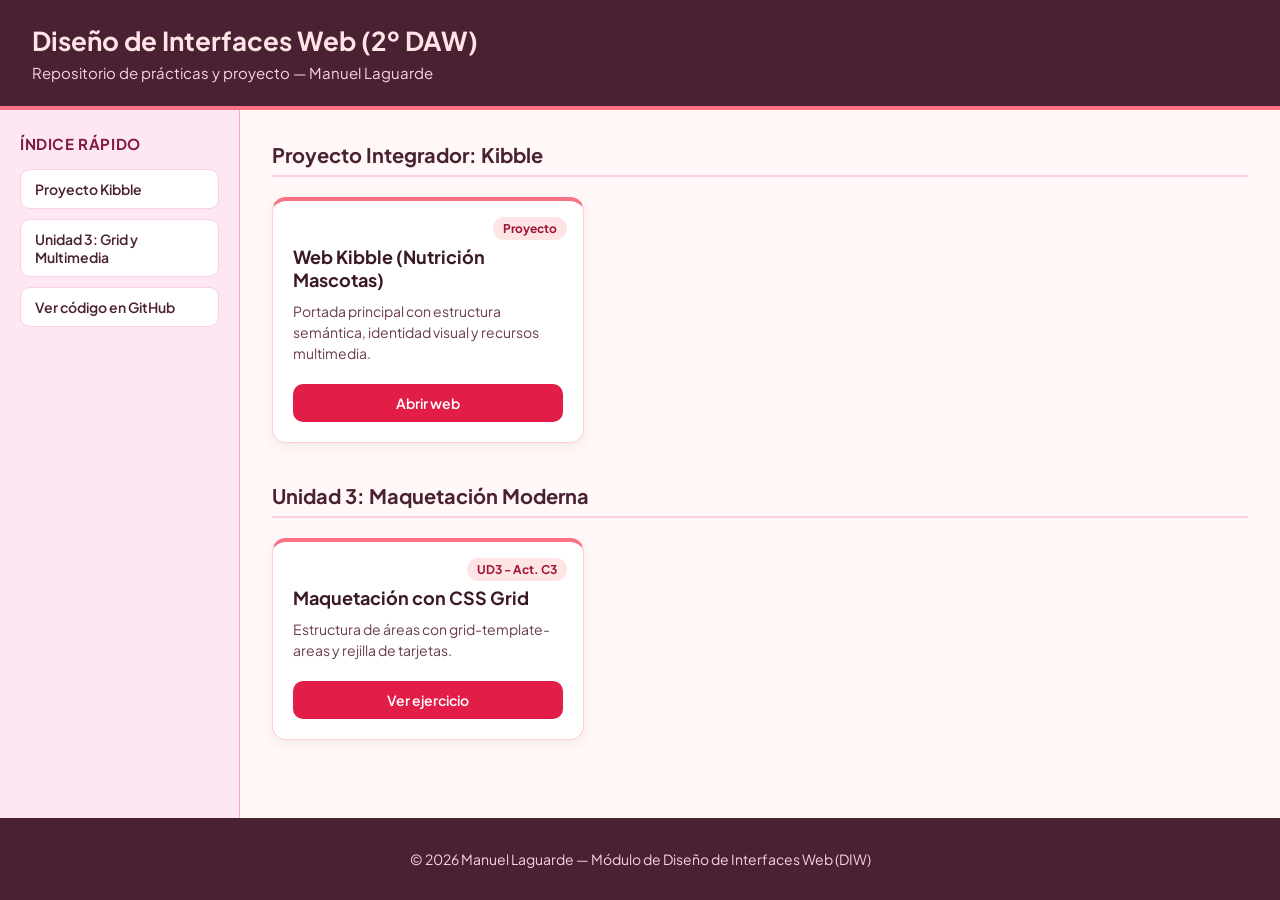
==== index.html @ 7e7ce3b3 "Añado página de inicio de la asignatura (Actividad C7)" ====
<!DOCTYPE html>
<html lang="es">
<head>
  <meta charset="UTF-8">
  <meta name="viewport" content="width=device-width, initial-scale=1.0">
  <title>DIW - Repositorio de Actividades | Manuel</title>
  <link rel="stylesheet" href="estilos.css">
</head>
<body>

  <header class="cabecera">
    <h1>Diseño de Interfaces Web (2º DAW)</h1>
    <p>Repositorio de prácticas y proyecto — Manuel Laguarde</p>
  </header>

  <aside class="lateral">
    <h2>Índice rápido</h2>
    <nav>
      <ul>
        <li><a href="#proyecto">Proyecto Kibble</a></li>
        <li><a href="#ud3">Unidad 3: Grid y Multimedia</a></li>
        <li><a href="https://github.com/manulaguarde/Dise-o-de-Interfaces" target="_blank">Ver código en GitHub</a></li>
      </ul>
    </nav>
  </aside>

  <main class="contenido">
    
    <!-- Sección Proyecto Principal -->
    <section id="proyecto" class="bloque-unidad">
      <h2>Proyecto Integrador: Kibble</h2>
      <div class="contenedor-tarjetas">
        <article class="tarjeta-actividad">
          <span class="etiqueta">Proyecto</span>
          <h3>Web Kibble (Nutrición Mascotas)</h3>
          <p>Portada principal con estructura semántica, identidad visual y recursos multimedia.</p>
          <a href="Proyecto_Kibble/index.html" class="btn-ver">Abrir web</a>
        </article>
      </div>
    </section>

    <!-- Sección Unidad 3 -->
    <section id="ud3" class="bloque-unidad">
      <h2>Unidad 3: Maquetación Moderna</h2>
      <div class="contenedor-tarjetas">
        <article class="tarjeta-actividad">
          <span class="etiqueta">UD3 - Act. C3</span>
          <h3>Maquetación con CSS Grid</h3>
          <p>Estructura de áreas con grid-template-areas y rejilla de tarjetas.</p>
          <a href="UD3/Actividad_C3_grid/index.html" class="btn-ver">Ver ejercicio</a>
        </article>

        <!-- Ejemplo de tarjeta preparada para cuando subas la C6
        <article class="tarjeta-actividad proximamente">
          <span class="etiqueta">Próximamente</span>
          <h3>Nuevas actividades</h3>
          <p>Espacio reservado para los próximos ejercicios de la asignatura.</p>
        </article>-->
      </div>
    </section>

  </main>

  <footer class="pie">
    <p>© 2026 Manuel Laguarde — Módulo de Diseño de Interfaces Web (DIW)</p>
  </footer>

</body>
</html>
---- estilos.css ----
@import url('https://fonts.googleapis.com/css2?family=Plus+Jakarta+Sans:wght@400;600;700&display=swap');

*, *::before, *::after {
  box-sizing: border-box;
}

body {
  margin: 0;
  font-family: 'Plus Jakarta Sans', sans-serif;
  background-color: #FFF8F6;
  color: #3B1826;
  min-height: 100vh;

  /* Maquetación Grid por áreas */
  display: grid;
  grid-template-columns: 240px 1fr;
  grid-template-rows: auto 1fr auto;
  grid-template-areas:
    "cabecera cabecera"
    "lateral  contenido"
    "pie      pie";
}

/* 1. ÁREA CABECERA */
.cabecera {
  grid-area: cabecera;
  background-color: #4A2033;
  color: #FFFFFF;
  padding: 24px 32px;
  border-bottom: 4px solid #FB7185;
}

.cabecera h1 {
  color: #FFE4E6;
  margin: 0 0 6px 0;
  font-size: 26px;
}

.cabecera p {
  margin: 0;
  font-size: 15px;
  color: #FBCFE8;
}

/* 2. ÁREA MENÚ LATERAL */
.lateral {
  grid-area: lateral;
  background-color: #FCE7F3;
  padding: 24px 20px;
  border-right: 1px solid #F9A8D4;
}

.lateral h2 {
  font-size: 15px;
  text-transform: uppercase;
  letter-spacing: 0.6px;
  margin-top: 0;
  margin-bottom: 16px;
  color: #831843;
}

.lateral ul {
  list-style: none;
  padding: 0;
  margin: 0;
}

.lateral li {
  margin-bottom: 10px;
}

.lateral a {
  text-decoration: none;
  color: #4A2033;
  font-weight: 600;
  font-size: 14px;
  display: block;
  padding: 10px 14px;
  border-radius: 10px;
  background-color: #FFFFFF;
  border: 1px solid #FBCFE8;
}

.lateral a:hover {
  background-color: #F43F5E;
  color: #FFFFFF;
  border-color: #F43F5E;
}

/* 3. ÁREA CONTENIDO PRINCIPAL */
.contenido {
  grid-area: contenido;
  padding: 32px;
}

.bloque-unidad {
  margin-bottom: 40px;
}

.bloque-unidad h2 {
  font-size: 20px;
  color: #4A2033;
  border-bottom: 2px solid #FBCFE8;
  padding-bottom: 8px;
  margin-top: 0;
  margin-bottom: 20px;
}

.contenedor-tarjetas {
  display: grid;
  grid-template-columns: repeat(auto-fill, minmax(260px, 1fr));
  gap: 20px;
}

.tarjeta-actividad {
  background-color: #FFFFFF;
  border: 1px solid #FECDD3;
  border-top: 4px solid #FB7185;
  border-radius: 14px;
  padding: 20px;
  position: relative;
  display: flex;
  flex-direction: column;
  justify-content: space-between;
  box-shadow: 0 4px 12px rgba(74, 32, 51, 0.06);
}

.etiqueta {
  position: absolute;
  top: 16px;
  right: 16px;
  background-color: #FFE4E6;
  color: #9F1239;
  font-size: 12px;
  font-weight: 700;
  padding: 4px 10px;
  border-radius: 12px;
}

.tarjeta-actividad h3 {
  margin: 24px 0 10px 0;
  font-size: 18px;
  color: #3B1826;
}

.tarjeta-actividad p {
  font-size: 14px;
  line-height: 1.5;
  margin: 0 0 20px 0;
  color: #6B3B4E;
}

.btn-ver {
  display: inline-block;
  text-align: center;
  background-color: #E11D48;
  color: #FFFFFF;
  text-decoration: none;
  font-weight: 600;
  font-size: 14px;
  padding: 10px 16px;
  border-radius: 10px;
}

.btn-ver:hover {
  background-color: #BE123C;
}

.proximamente {
  border-top-color: #F9A8D4;
  border-style: dashed;
  background-color: #FFF1F2;
  opacity: 0.8;
}

.proximamente .etiqueta {
  background-color: #FCE7F3;
  color: #831843;
}

/* 4. ÁREA PIE DE PÁGINA */
.pie {
  grid-area: pie;
  background-color: #4A2033;
  color: #FBCFE8;
  text-align: center;
  padding: 18px;
  font-size: 14px;
}

/* Adaptación para pantallas estrechas */
@media (max-width: 768px) {
  body {
    grid-template-columns: 1fr;
    grid-template-areas:
      "cabecera"
      "lateral"
      "contenido"
      "pie";
  }
}
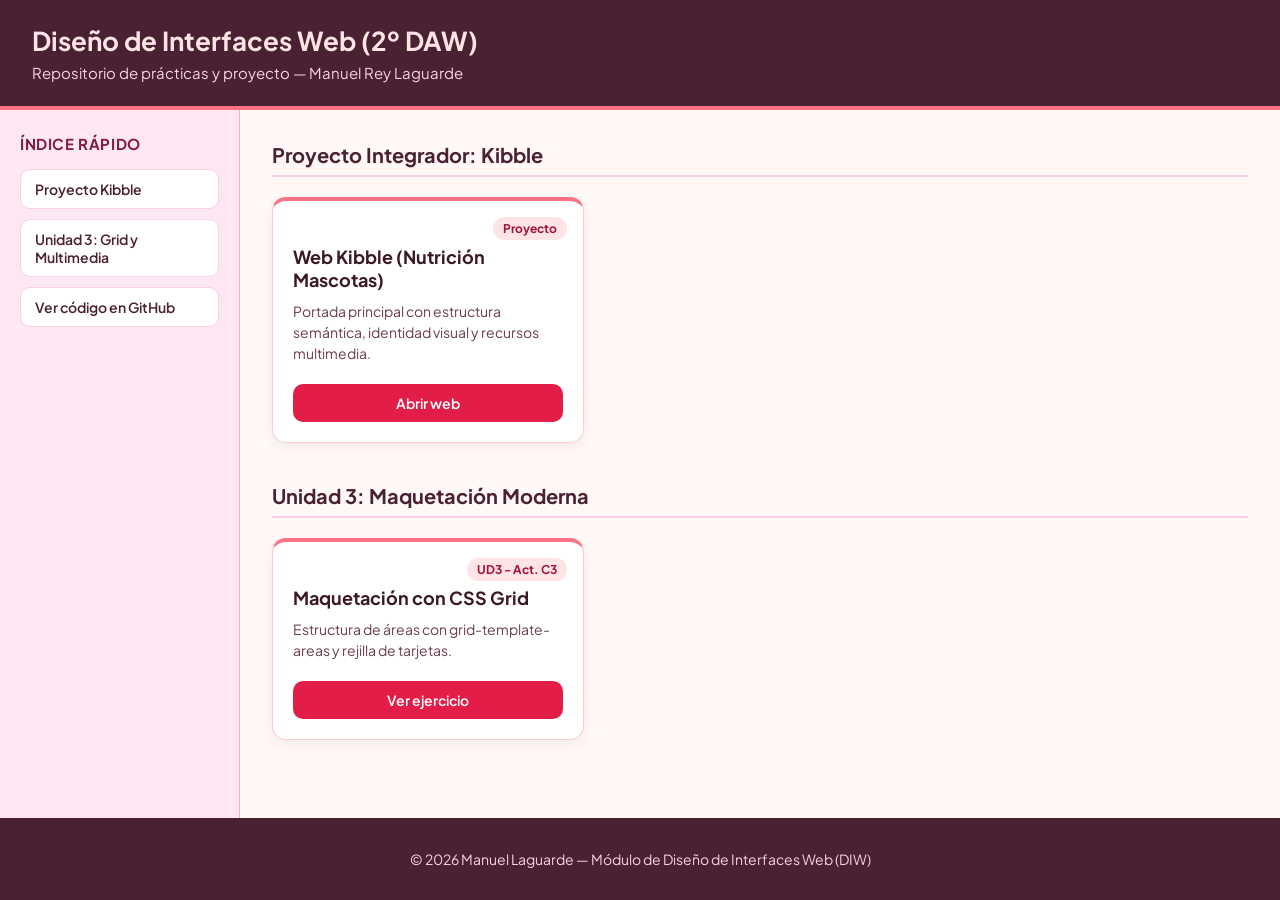
==== commit eebfdc7e: "Añado página de inicio de la asignatura (Actividad C7)" ====
--- a/index.html
+++ b/index.html
@@ -10,7 +10,7 @@
 
   <header class="cabecera">
     <h1>Diseño de Interfaces Web (2º DAW)</h1>
-    <p>Repositorio de prácticas y proyecto — Manuel Laguarde</p>
+    <p>Repositorio de prácticas y proyecto — Manuel Rey Laguarde</p>
   </header>
 
   <aside class="lateral">
@@ -50,7 +50,7 @@
           <a href="UD3/Actividad_C3_grid/index.html" class="btn-ver">Ver ejercicio</a>
         </article>
 
-        <!-- Ejemplo de tarjeta preparada para cuando subas la C6
+        <!-- Ejemplo de tarjeta preparada
         <article class="tarjeta-actividad proximamente">
           <span class="etiqueta">Próximamente</span>
           <h3>Nuevas actividades</h3>
--- a/estilos.css
+++ b/estilos.css
@@ -11,7 +11,7 @@
   color: #3B1826;
   min-height: 100vh;
 
-  /* Maquetación Grid por áreas */
+
   display: grid;
   grid-template-columns: 240px 1fr;
   grid-template-rows: auto 1fr auto;
@@ -21,7 +21,7 @@
     "pie      pie";
 }
 
-/* 1. ÁREA CABECERA */
+/* ÁREA CABECERA */
 .cabecera {
   grid-area: cabecera;
   background-color: #4A2033;
@@ -42,7 +42,7 @@
   color: #FBCFE8;
 }
 
-/* 2. ÁREA MENÚ LATERAL */
+/* ÁREA MENÚ LATERAL */
 .lateral {
   grid-area: lateral;
   background-color: #FCE7F3;
@@ -87,7 +87,7 @@
   border-color: #F43F5E;
 }
 
-/* 3. ÁREA CONTENIDO PRINCIPAL */
+/* ÁREA CONTENIDO PRINCIPAL */
 .contenido {
   grid-area: contenido;
   padding: 32px;
@@ -178,7 +178,7 @@
   color: #831843;
 }
 
-/* 4. ÁREA PIE DE PÁGINA */
+/* ÁREA PIE DE PÁGINA */
 .pie {
   grid-area: pie;
   background-color: #4A2033;
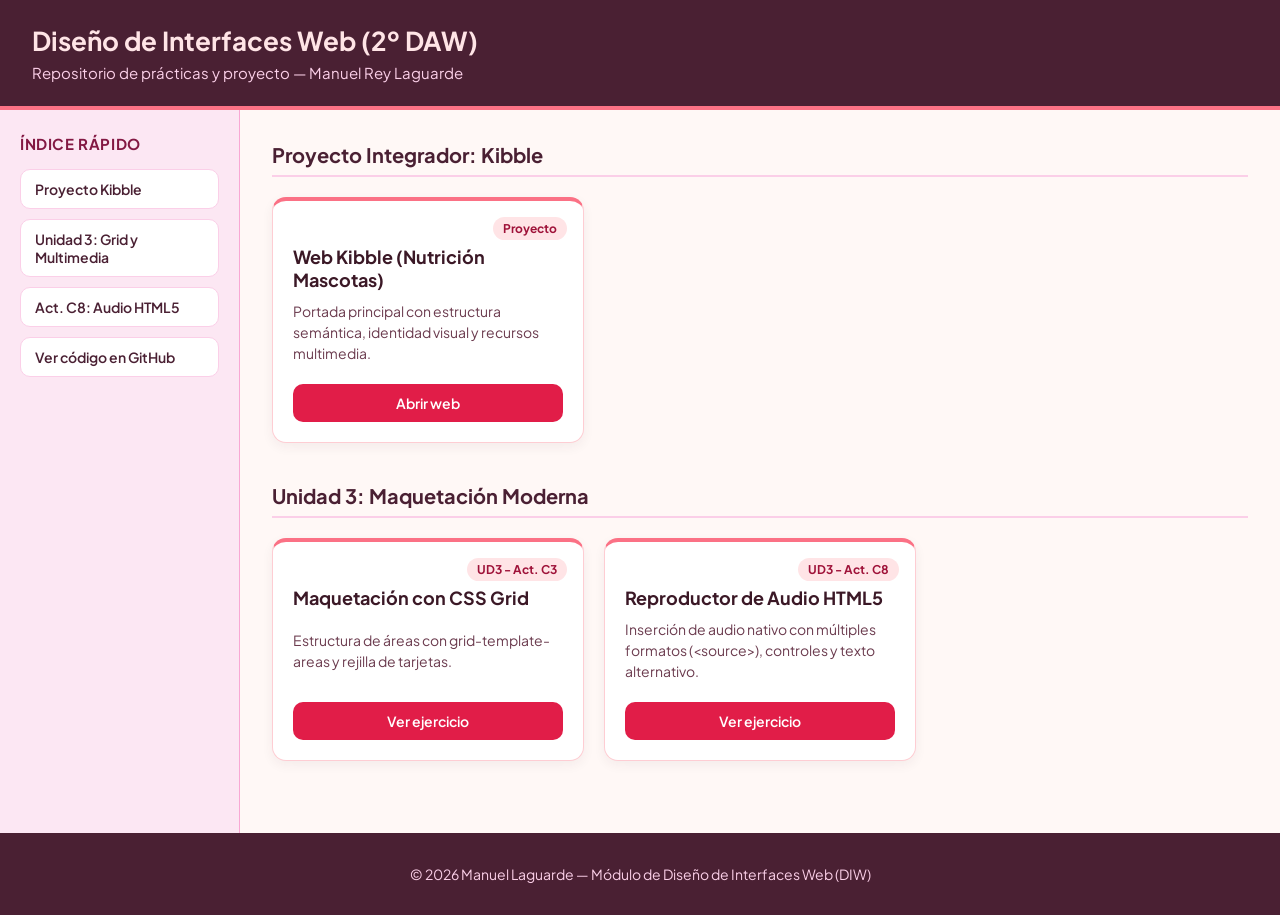
==== commit d8f5e3a3: "agrego tarjeta de actividad C8 (audio)" ====
--- a/index.html
+++ b/index.html
@@ -1,11 +1,13 @@
 <!DOCTYPE html>
 <html lang="es">
+
 <head>
   <meta charset="UTF-8">
   <meta name="viewport" content="width=device-width, initial-scale=1.0">
   <title>DIW - Repositorio de Actividades | Manuel</title>
   <link rel="stylesheet" href="estilos.css">
 </head>
+
 <body>
 
   <header class="cabecera">
@@ -19,13 +21,15 @@
       <ul>
         <li><a href="#proyecto">Proyecto Kibble</a></li>
         <li><a href="#ud3">Unidad 3: Grid y Multimedia</a></li>
+        <li><a href="UD3/Actividad_C8_audio/index.html">Act. C8: Audio HTML5</a></li>
         <li><a href="https://github.com/manulaguarde/Dise-o-de-Interfaces" target="_blank">Ver código en GitHub</a></li>
+        
       </ul>
     </nav>
   </aside>
 
   <main class="contenido">
-    
+
     <!-- Sección Proyecto Principal -->
     <section id="proyecto" class="bloque-unidad">
       <h2>Proyecto Integrador: Kibble</h2>
@@ -50,12 +54,12 @@
           <a href="UD3/Actividad_C3_grid/index.html" class="btn-ver">Ver ejercicio</a>
         </article>
 
-        <!-- Ejemplo de tarjeta preparada
-        <article class="tarjeta-actividad proximamente">
-          <span class="etiqueta">Próximamente</span>
-          <h3>Nuevas actividades</h3>
-          <p>Espacio reservado para los próximos ejercicios de la asignatura.</p>
-        </article>-->
+        <article class="tarjeta-actividad">
+          <span class="etiqueta">UD3 - Act. C8</span>
+          <h3>Reproductor de Audio HTML5</h3>
+          <p>Inserción de audio nativo con múltiples formatos (&lt;source&gt;), controles y texto alternativo.</p>
+          <a href="UD3/Actividad_C8_audio/index.html" class="btn-ver">Ver ejercicio</a>
+        </article>
       </div>
     </section>
 
@@ -66,4 +70,5 @@
   </footer>
 
 </body>
+
 </html>
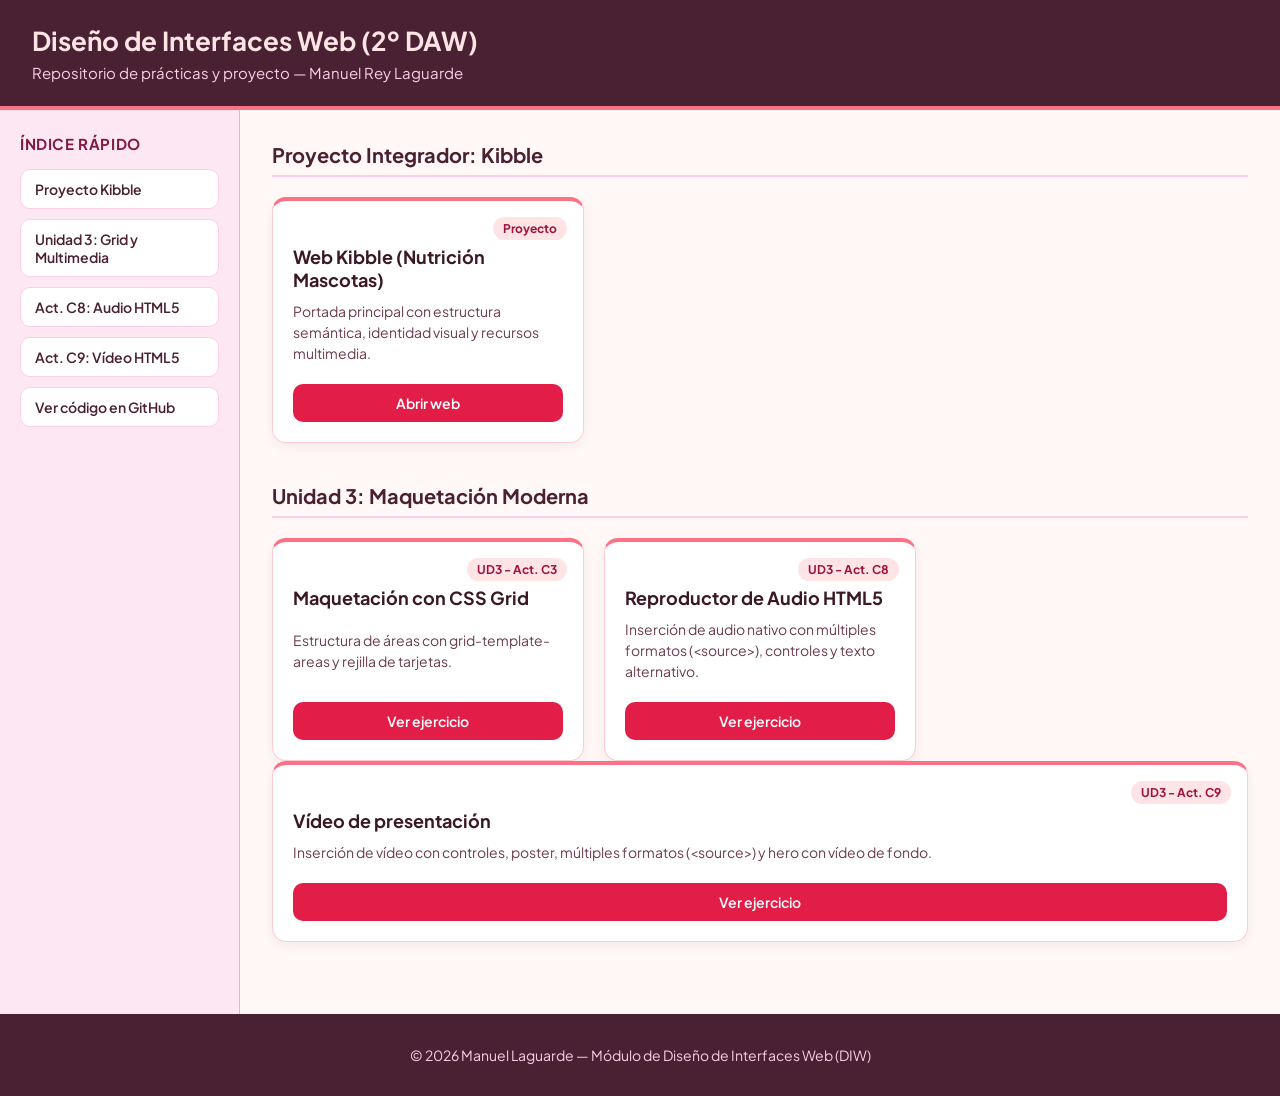
==== commit 7c722861: "Actualizo página principal del repositorio" ====
--- a/index.html
+++ b/index.html
@@ -22,8 +22,9 @@
         <li><a href="#proyecto">Proyecto Kibble</a></li>
         <li><a href="#ud3">Unidad 3: Grid y Multimedia</a></li>
         <li><a href="UD3/Actividad_C8_audio/index.html">Act. C8: Audio HTML5</a></li>
+        <li><a href="UD3/Actividad_C9_video/index.html">Act. C9: Vídeo HTML5</a></li>
         <li><a href="https://github.com/manulaguarde/Dise-o-de-Interfaces" target="_blank">Ver código en GitHub</a></li>
-        
+
       </ul>
     </nav>
   </aside>
@@ -61,6 +62,13 @@
           <a href="UD3/Actividad_C8_audio/index.html" class="btn-ver">Ver ejercicio</a>
         </article>
       </div>
+
+      <article class="tarjeta-actividad">
+        <span class="etiqueta">UD3 - Act. C9</span>
+        <h3>Vídeo de presentación</h3>
+        <p>Inserción de vídeo con controles, poster, múltiples formatos (&lt;source&gt;) y hero con vídeo de fondo.</p>
+        <a href="UD3/Actividad_C9_video/index.html" class="btn-ver">Ver ejercicio</a>
+      </article>
     </section>
 
   </main>
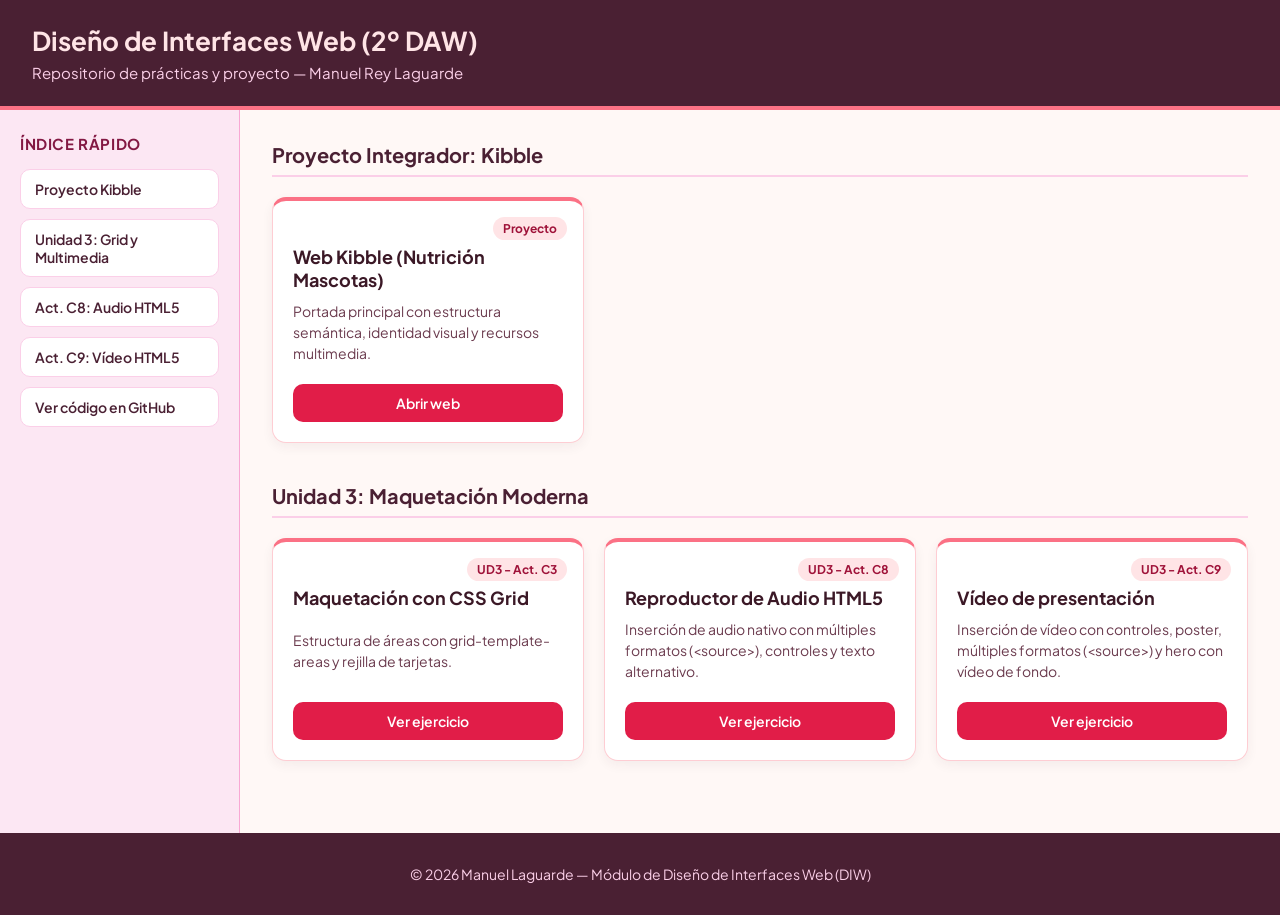
==== commit fd0556cb: "Actualizo página principal del repositorio" ====
--- a/index.html
+++ b/index.html
@@ -61,14 +61,16 @@
           <p>Inserción de audio nativo con múltiples formatos (&lt;source&gt;), controles y texto alternativo.</p>
           <a href="UD3/Actividad_C8_audio/index.html" class="btn-ver">Ver ejercicio</a>
         </article>
+
+
+        <article class="tarjeta-actividad">
+          <span class="etiqueta">UD3 - Act. C9</span>
+          <h3>Vídeo de presentación</h3>
+          <p>Inserción de vídeo con controles, poster, múltiples formatos (&lt;source&gt;) y hero con vídeo de fondo.
+          </p>
+          <a href="UD3/Actividad_C9_video/index.html" class="btn-ver">Ver ejercicio</a>
+        </article>
       </div>
-
-      <article class="tarjeta-actividad">
-        <span class="etiqueta">UD3 - Act. C9</span>
-        <h3>Vídeo de presentación</h3>
-        <p>Inserción de vídeo con controles, poster, múltiples formatos (&lt;source&gt;) y hero con vídeo de fondo.</p>
-        <a href="UD3/Actividad_C9_video/index.html" class="btn-ver">Ver ejercicio</a>
-      </article>
     </section>
 
   </main>
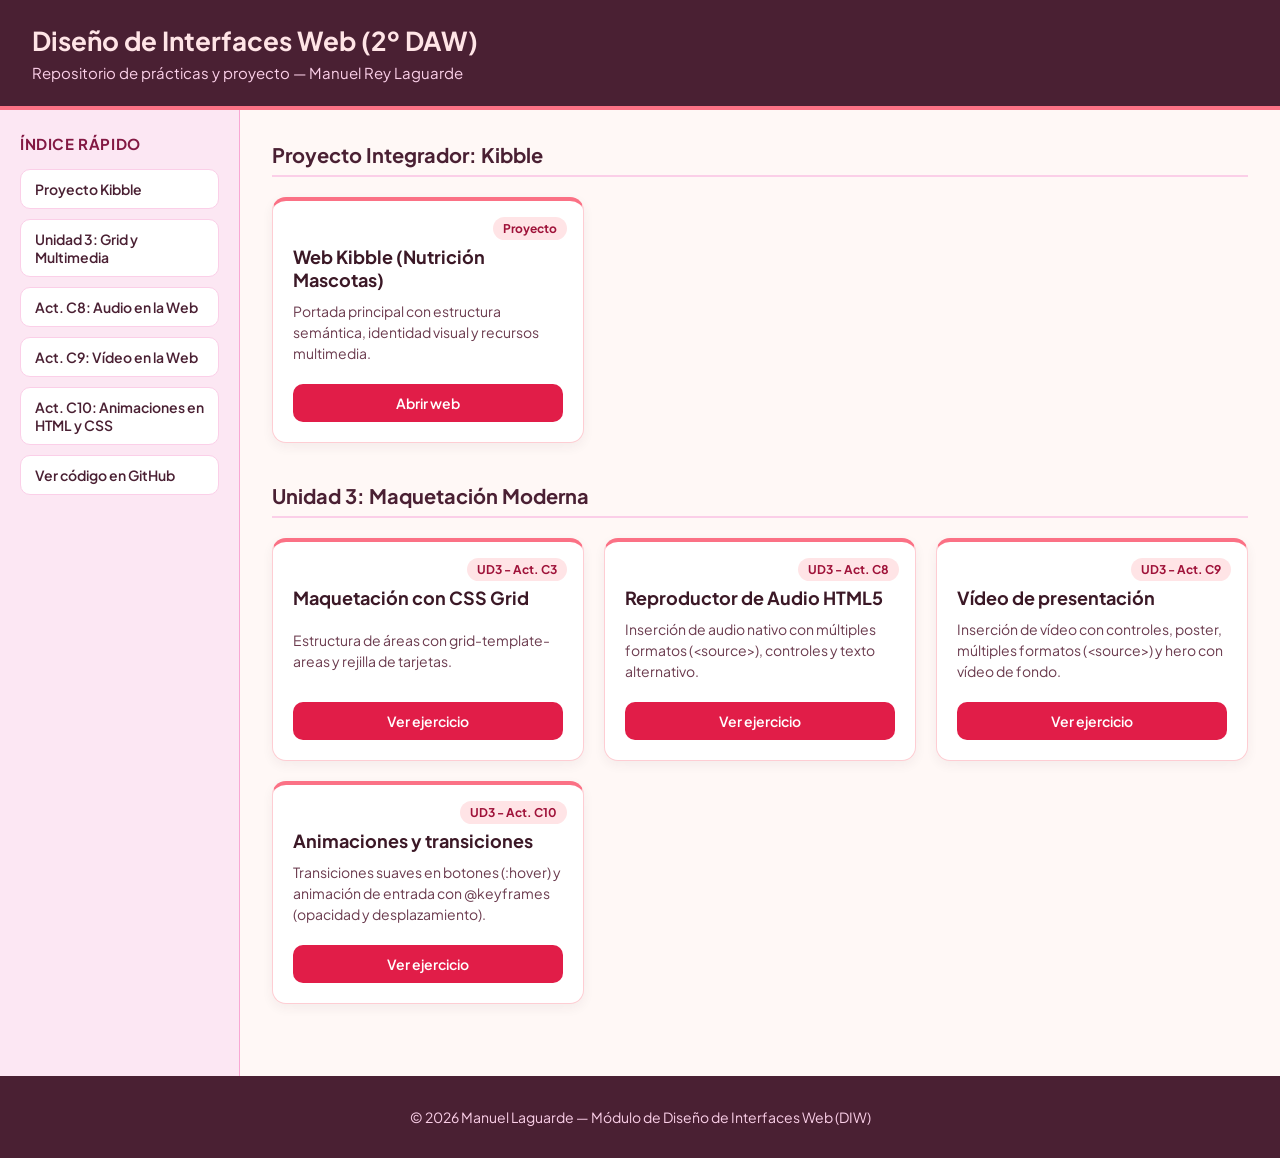
==== commit c9b9841d: "Añado últimos ejercicios a la web principal" ====
--- a/index.html
+++ b/index.html
@@ -21,8 +21,9 @@
       <ul>
         <li><a href="#proyecto">Proyecto Kibble</a></li>
         <li><a href="#ud3">Unidad 3: Grid y Multimedia</a></li>
-        <li><a href="UD3/Actividad_C8_audio/index.html">Act. C8: Audio HTML5</a></li>
-        <li><a href="UD3/Actividad_C9_video/index.html">Act. C9: Vídeo HTML5</a></li>
+        <li><a href="UD3/Actividad_C8_audio/index.html">Act. C8: Audio en la Web</a></li>
+        <li><a href="UD3/Actividad_C9_video/index.html">Act. C9: Vídeo en la Web</a></li>
+        <li><a href="UD3/Actividad_C10_animaciones/index.html">Act. C10: Animaciones en HTML y CSS</a></li>
         <li><a href="https://github.com/manulaguarde/Dise-o-de-Interfaces" target="_blank">Ver código en GitHub</a></li>
 
       </ul>
@@ -70,6 +71,13 @@
           </p>
           <a href="UD3/Actividad_C9_video/index.html" class="btn-ver">Ver ejercicio</a>
         </article>
+
+        <article class="tarjeta-actividad">
+          <span class="etiqueta">UD3 - Act. C10</span>
+          <h3>Animaciones y transiciones</h3>
+          <p>Transiciones suaves en botones (:hover) y animación de entrada con @keyframes (opacidad y desplazamiento).</p>
+          <a href="UD3/Actividad_C10_animaciones/index.html" class="btn-ver">Ver ejercicio</a>
+        </article>
       </div>
     </section>
 
